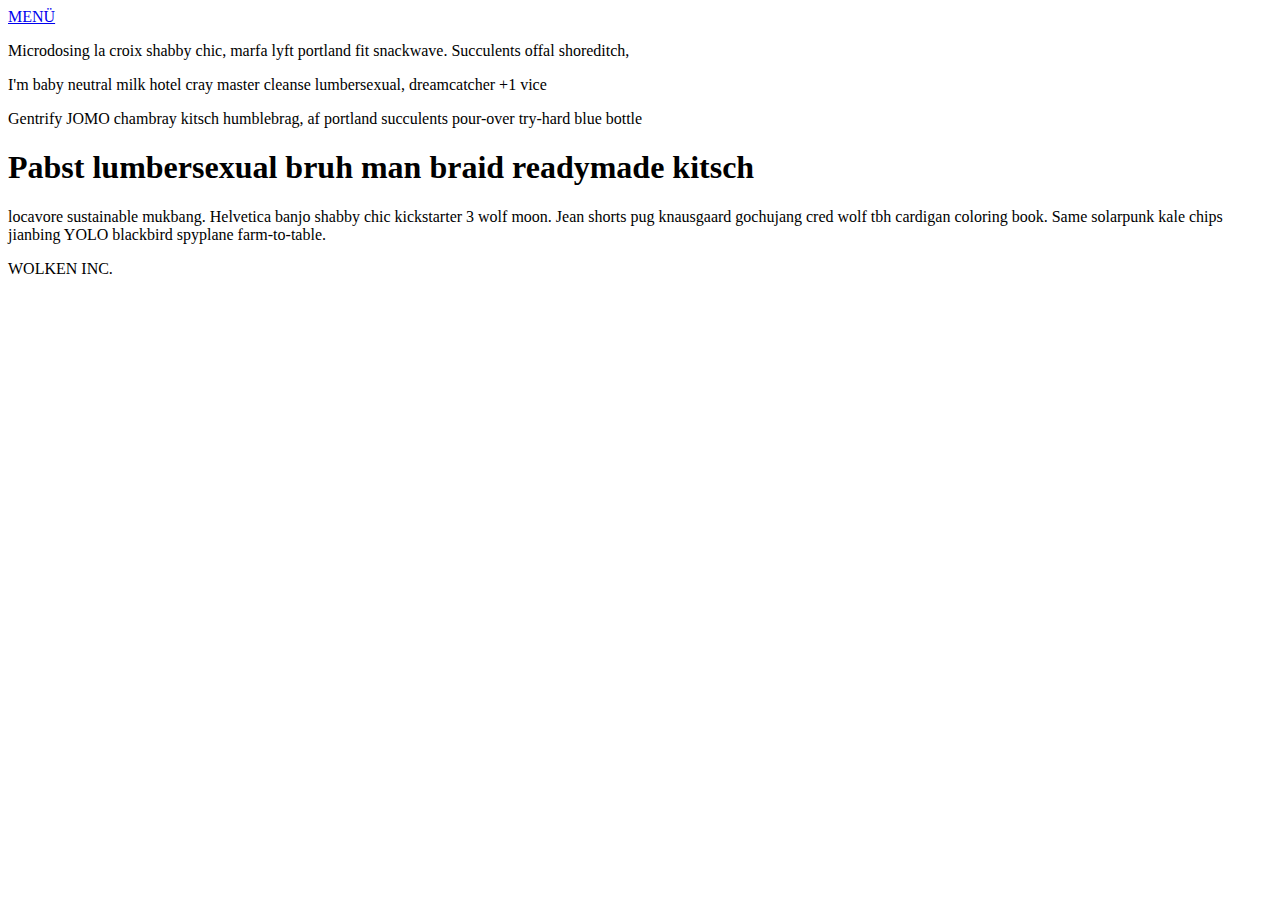
==== stories.html @ b52e823b "nextpush" ====
<!DOCTYPE html>
<html lang="en">
<head>
    <meta charset="UTF-8">
    <meta http-equiv="X-UA-Compatible" content="IE=edge">
    <meta name="viewport" content="width=device-width, initial-scale=1.0">
    <title>STORIES</title>
</head>
<body>
    <header>
        <nav>
            <a href="./index.html">MENÜ</a>
        </nav>
    </header>
    <main>
        <section>
            <p>Microdosing la croix shabby chic, marfa lyft portland fit snackwave. 
               <span>Succulents offal shoreditch,</span> </p>
        </section>
        
        <section>
            <p>I'm baby neutral milk hotel cray master cleanse lumbersexual, dreamcatcher +1 vice</p>
        </section>
       
        <section>
            <p>Gentrify JOMO chambray kitsch humblebrag, af portland succulents pour-over try-hard blue bottle</p>
        </section>
       
        <section>
            <h1>Pabst lumbersexual bruh 
                man braid readymade kitsch</h1>
            <p>
                locavore sustainable mukbang. Helvetica banjo shabby chic kickstarter 3 wolf moon. Jean shorts pug knausgaard gochujang cred wolf tbh cardigan coloring book. Same solarpunk kale chips jianbing YOLO blackbird spyplane farm-to-table.
            </p>

        </section>
    </main>

    <footer>
        <p>WOLKEN INC.</p>
    </footer>
    
</body>
</html>
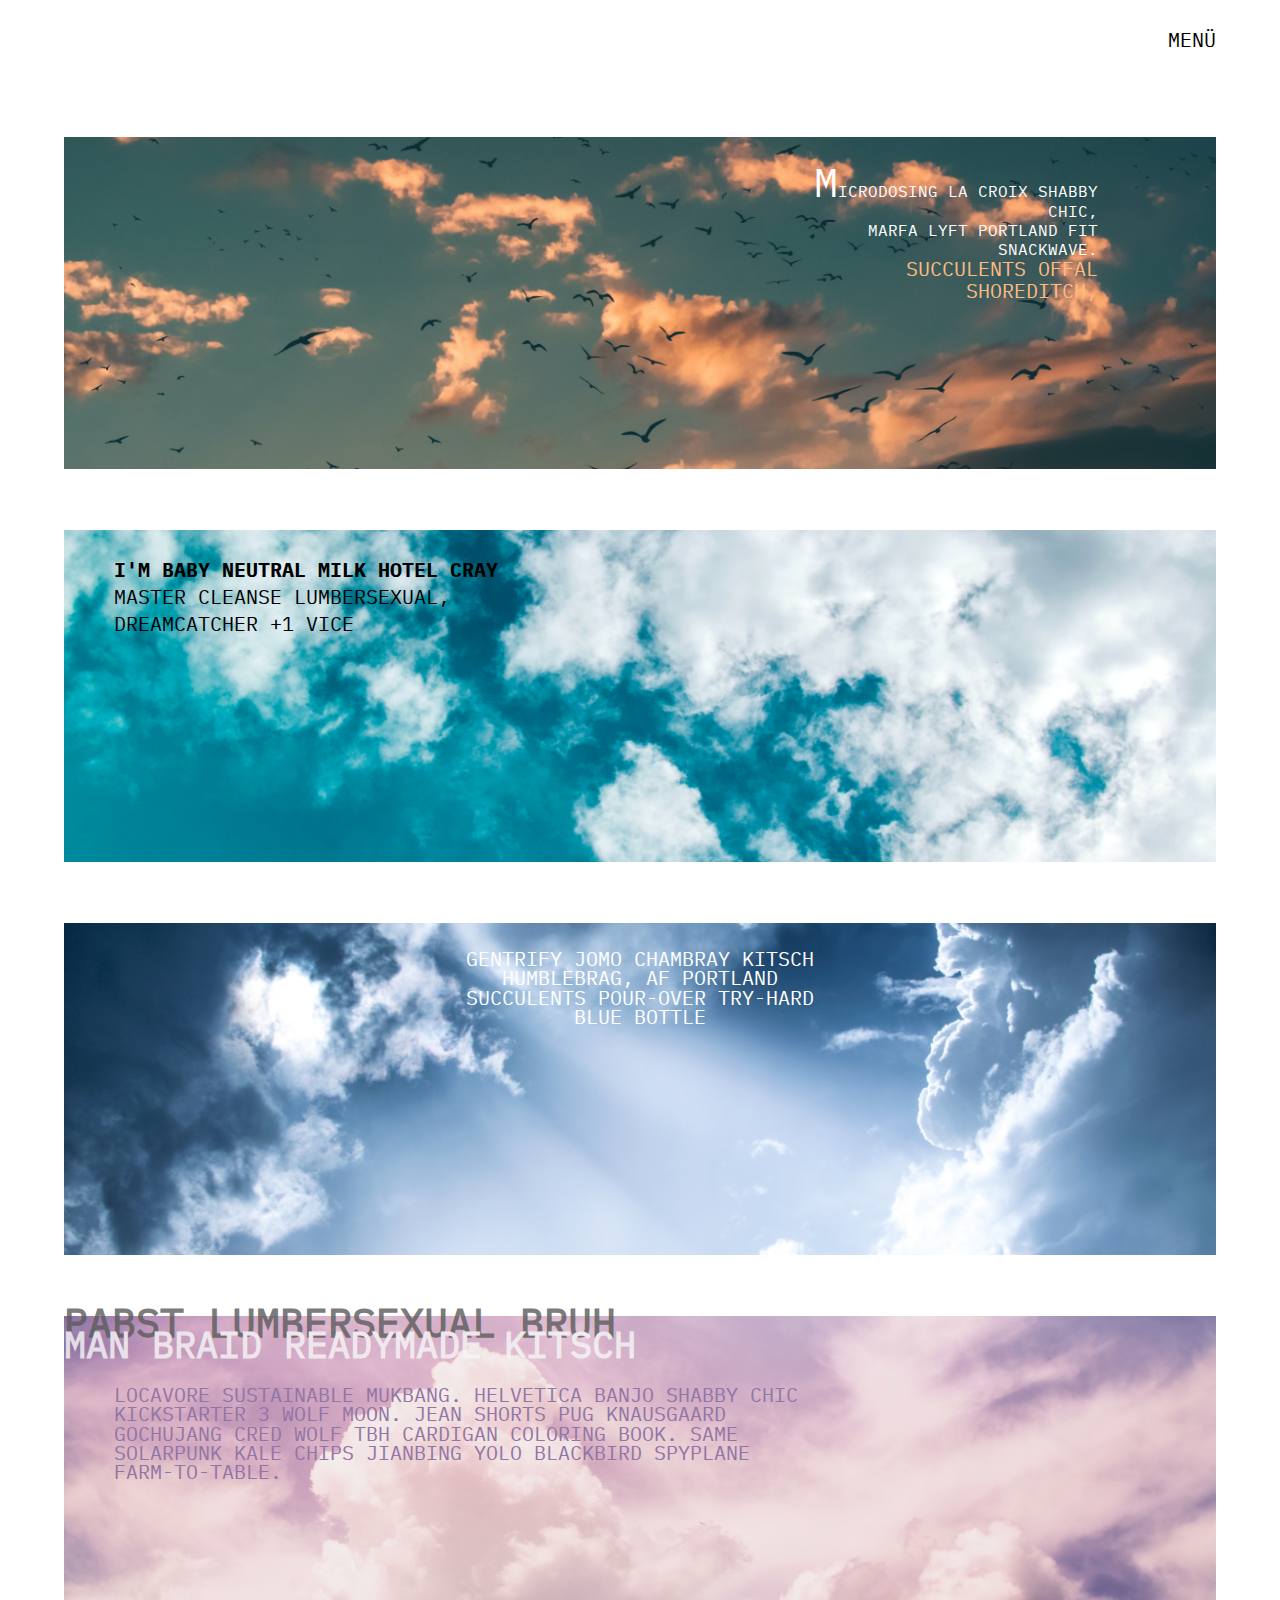
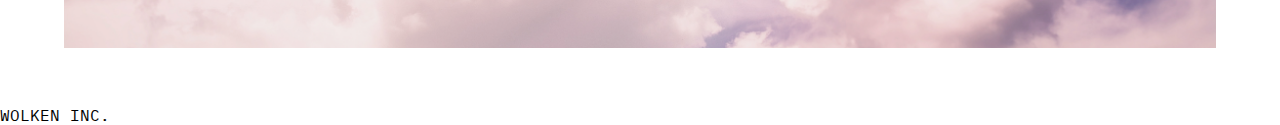
==== commit 5c0cdc4b: "another commit" ====
--- a/stories.html
+++ b/stories.html
@@ -5,6 +5,7 @@
     <meta http-equiv="X-UA-Compatible" content="IE=edge">
     <meta name="viewport" content="width=device-width, initial-scale=1.0">
     <title>STORIES</title>
+    <link rel="stylesheet" href="./assets/stories.css">
 </head>
 <body>
     <header>
@@ -13,24 +14,24 @@
         </nav>
     </header>
     <main>
-        <section>
-            <p>Microdosing la croix shabby chic, marfa lyft portland fit snackwave. 
+        <section class="bild1">
+            <p>Microdosing la croix shabby chic, <br> marfa lyft portland fit snackwave. <br>
                <span>Succulents offal shoreditch,</span> </p>
         </section>
         
-        <section>
-            <p>I'm baby neutral milk hotel cray master cleanse lumbersexual, dreamcatcher +1 vice</p>
+        <section class="bild2">
+            <p>I'm baby neutral milk hotel cray <br> master cleanse lumbersexual, <br> dreamcatcher +1 vice</p>
         </section>
        
-        <section>
-            <p>Gentrify JOMO chambray kitsch humblebrag, af portland succulents pour-over try-hard blue bottle</p>
+        <section class="bild3">
+            <p>Gentrify JOMO chambray kitsch <br> humblebrag, af portland <br> succulents pour-over try-hard <br> blue bottle</p>
         </section>
        
-        <section>
-            <h1>Pabst lumbersexual bruh 
-                man braid readymade kitsch</h1>
+        <section class="bild4">
+            <h1> <span>Pabst lumbersexual bruh <br></span> 
+               man braid readymade kitsch</h1>
             <p>
-                locavore sustainable mukbang. Helvetica banjo shabby chic kickstarter 3 wolf moon. Jean shorts pug knausgaard gochujang cred wolf tbh cardigan coloring book. Same solarpunk kale chips jianbing YOLO blackbird spyplane farm-to-table.
+                locavore sustainable mukbang. Helvetica banjo shabby chic <br> kickstarter 3 wolf moon. Jean shorts pug knausgaard <br> gochujang cred wolf tbh cardigan coloring book. Same <br> solarpunk kale chips jianbing YOLO blackbird spyplane <br> farm-to-table.
             </p>
 
         </section>
--- a/assets/stories.css
+++ b/assets/stories.css
@@ -0,0 +1,145 @@
+@font-face {
+    font-family: IBMreg;
+    src: url('IBMPlexMono-Regular.ttf');
+}
+@font-face {
+    font-family: IBMbold;
+    src: url('IBMPlexMono-Bold.ttf');
+}
+
+*{
+    box-sizing: border-box;
+    margin: 0;
+    padding: 0;
+}
+
+html{
+    font-family: 'IBMreg', Arial, Helvetica, sans-serif;
+}
+
+header, main{
+    width: 90%;
+    margin: 0 auto;
+}
+
+nav{
+    text-align: right;
+    margin: 30px 0px 30px auto;
+}
+
+a{
+    color:black;
+    text-decoration: none;
+    font-style: normal;
+    font-weight: 400;
+    font-size: 20px;
+    line-height: 19px;
+}
+
+
+
+.bild1{
+    background-image: url('Stories1.png');
+}
+
+.bild1 p{
+    text-align: right;
+    text-transform: uppercase;
+    padding: 30px 50px;
+    font-weight: 400;
+    line-height: 19.3px;
+    color: white;
+    margin: 82px 68px 185px 652px
+
+}
+
+.bild1 p::first-letter{
+    font-size: 40px;
+    line-height: 38.6px;
+}
+
+.bild1 p span{
+    color: #FEBB80;
+    line-height: 19.3px;
+    font-size: 20px;
+}
+
+
+
+.bild2{
+    background-image: url('Stories2.png');
+}
+
+.bild2 p{
+    text-align: left;
+    text-transform: uppercase;
+    padding: 30px 50px;
+    font-weight: 400;
+    font-size: 20px;
+    /*padding: 164px 638px 119px 127px;*/
+}
+
+.bild2 p::first-line{
+    font-weight: 800;
+}
+
+.bild2 p::first-line{
+    font-family: 'IBMbold';
+}
+
+
+
+.bild3{
+    background-image: url('Stories3.png');
+}
+
+.bild3 p{
+    text-align: center;
+    text-transform: uppercase;
+    padding: 30px 50px;
+    line-height: 19.3px;
+    font-weight: 400;
+    font-size: 20px;
+    color: white;
+}
+
+
+
+.bild4{
+    background-image: url('Stories4.png');
+}
+
+.bild4 h1{
+    font-family: 'IBMreg';
+    font-weight: bold;
+    line-height: 21px;
+    color: #F6F6F6;
+    opacity: 0.8;
+    font-size: 37px;
+    text-transform: uppercase;
+}
+
+.bild4 h1 span{
+    color: #5C5C5C;
+    font-size: 40px;
+}
+
+.bild4 p{
+    text-align: left;
+    text-transform: uppercase;
+    padding: 30px 50px;
+    color: #9175A5;
+    font-weight: 400;
+    line-height: 19.3px;
+    font-size: 20px;
+}
+
+
+section{
+    background-position: center;
+    height: 340px;
+    background-repeat: no-repeat;
+    margin-bottom: 53px;
+    background-size: 100%;
+}
+
